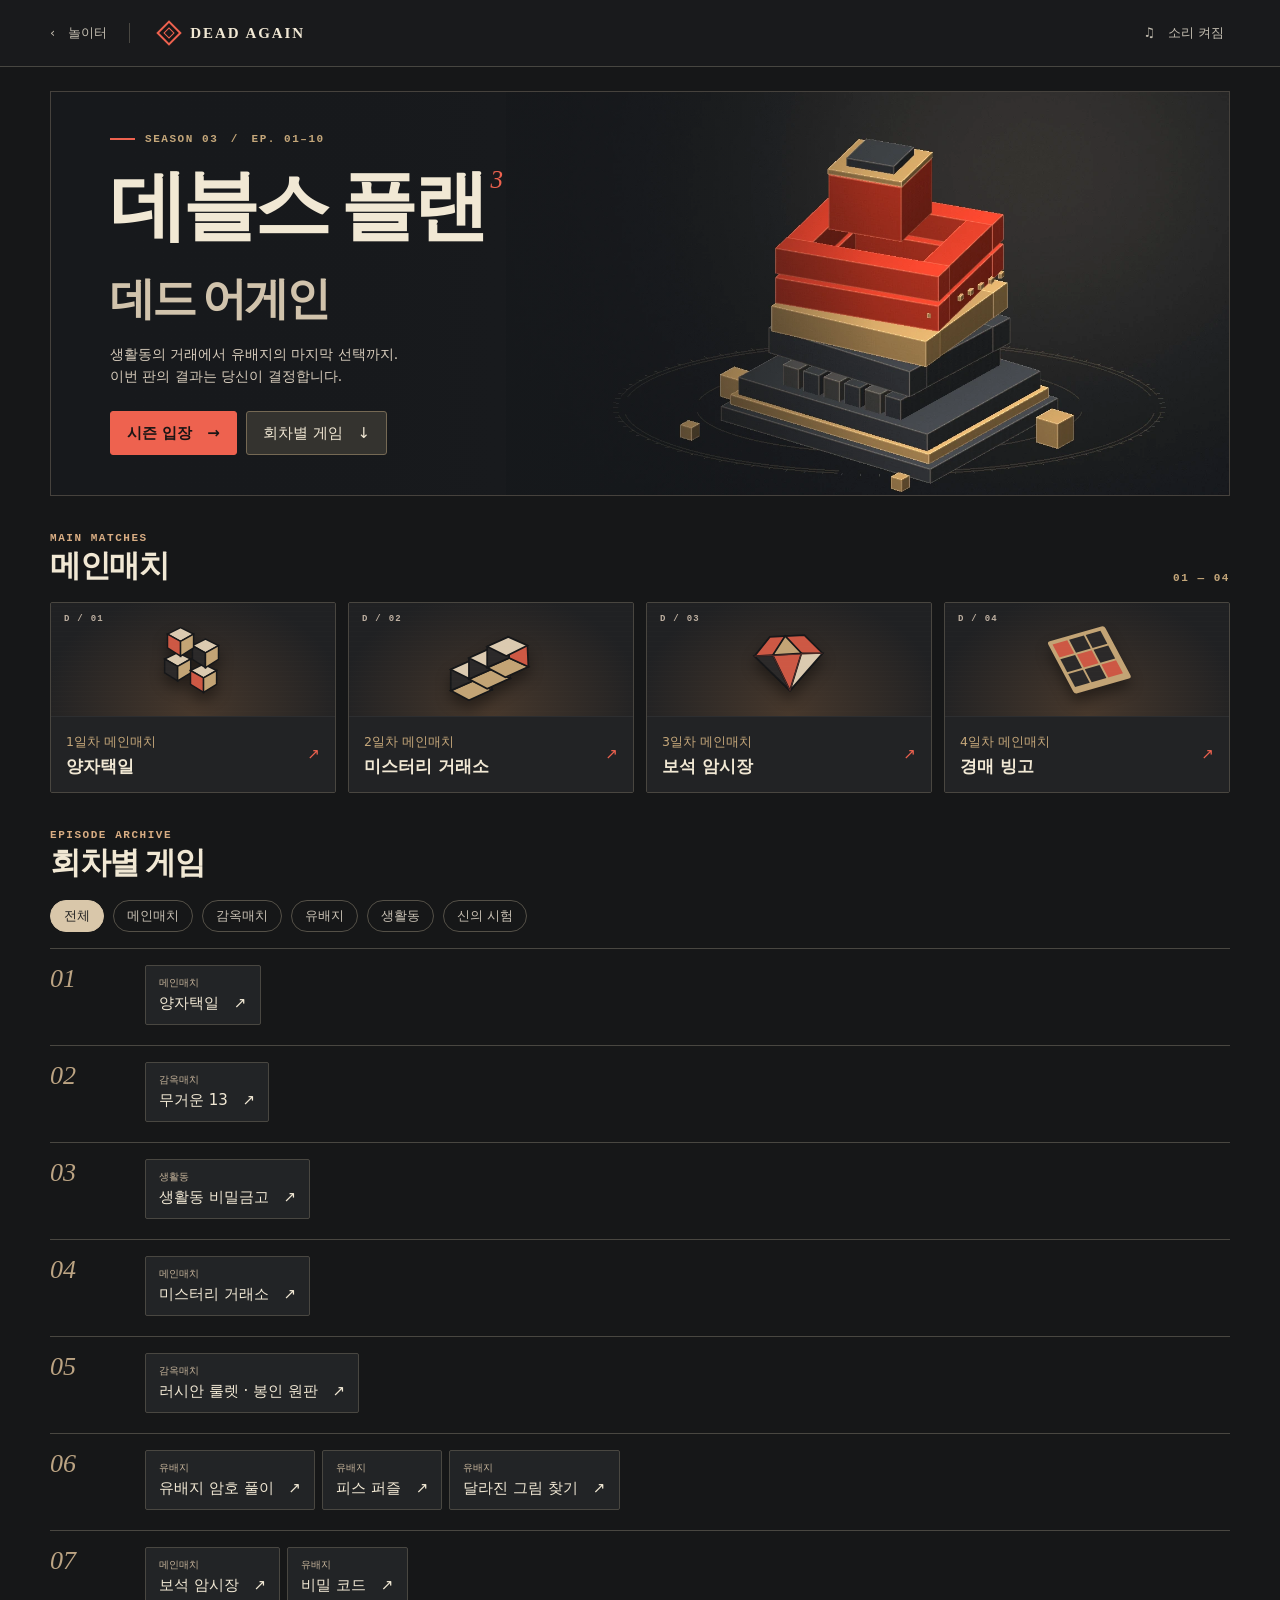
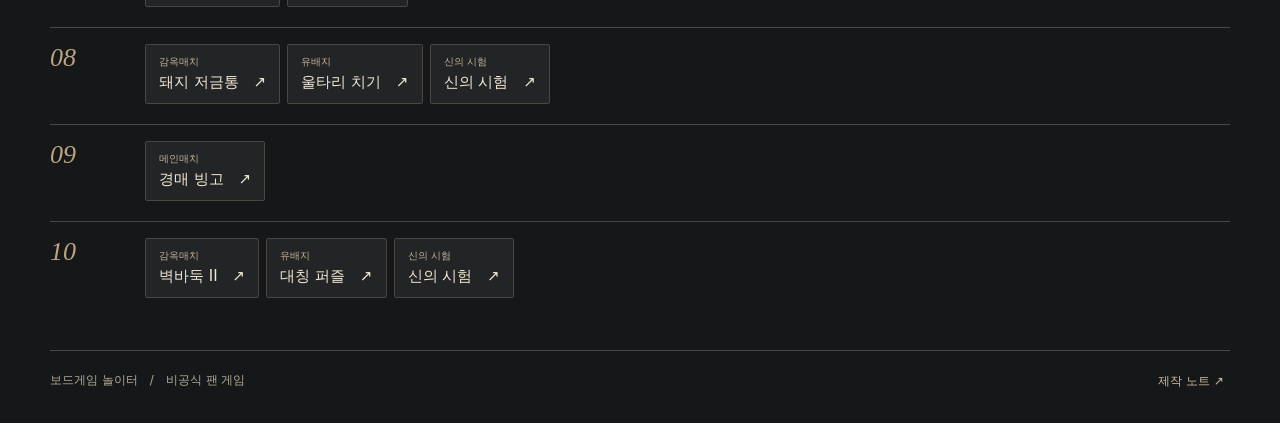
==== deadagain/index.html @ 59ae22f1 "Build an original playable Dead Again season through episode 10" ====
<!doctype html>
<html lang="ko"><head><meta charset="utf-8"><meta name="viewport" content="width=device-width,initial-scale=1"><meta name="theme-color" content="#18191a"><title>데블스 플랜 3 · 데드 어게인 | 보드게임 놀이터</title><link rel="stylesheet" href="room.css"></head><body>
<header class="top"><div class="top-inner"><a class="return" href="../">‹　놀이터</a><button class="wordmark" data-go="home"><i></i> DEAD AGAIN</button><button id="audio" aria-pressed="true">♫　소리 켜짐</button></div></header>
<main id="app"></main><footer><span>보드게임 놀이터　/　비공식 팬 게임</span><button data-go="credits">제작 노트 ↗</button></footer>
<dialog id="modal"><h2 id="mTitle"></h2><div id="mBody"></div><button id="closeModal" class="minor">닫기</button></dialog>
<script>window.Matches={};</script><script src="early.js"></script><script src="late.js"></script><script src="exile.js"></script><script src="season.js"></script></body></html>
---- deadagain/room.css ----
:root{color-scheme:dark;--ink:#161718;--panel:#232527;--cream:#f1e8d4;--gold:#c5a77a;--line:#494741;--red:#ee624f;--muted:#c3bdb0;--serif:"AppleMyungjo","Batang",Georgia,serif;--sans:"Apple SD Gothic Neo","Malgun Gothic",system-ui,sans-serif}*{box-sizing:border-box}body{margin:0;background:var(--ink);color:var(--cream);font:15px/1.6 var(--sans);word-break:keep-all}button,a{touch-action:manipulation}button,select,input{font:inherit;color:inherit}button{border:0;background:none;cursor:pointer}button:focus-visible,a:focus-visible,summary:focus-visible{outline:2px solid #ffad66;outline-offset:2px}button:disabled{opacity:.44;cursor:default}.top{border-bottom:1px solid #474641;background:#191a1c}.top-inner,main,footer{width:min(1180px,calc(100% - 64px));margin:auto}.top-inner{height:66px;display:flex;align-items:center;gap:24px}.return{color:var(--muted);text-decoration:none;border-right:1px solid var(--line);padding-right:22px;font-size:13px}.wordmark{display:flex;gap:12px;align-items:center;font:700 15px Georgia;letter-spacing:.13em}.wordmark i{display:block;border:2px solid var(--red);width:18px;height:18px;transform:rotate(45deg);box-shadow:inset 0 0 0 3px var(--ink),inset 0 0 0 4px var(--red)}#audio{margin-left:auto;color:var(--muted);font-size:13px}.hero{margin-top:24px;min-height:405px;background:#1b1d20 url(machine.webp) center right/auto 109% no-repeat;position:relative;isolation:isolate;display:flex;align-items:center;padding:40px 5%;border:1px solid #46423d;overflow:hidden}.hero:before{content:'';position:absolute;inset:0;z-index:-1;background:linear-gradient(90deg,#17191c 6%,#17191cf5 28%,#17191c99 45%,transparent 70%)}.eyebrow,.serial,.type,.archive-mark{font:600 11px/1.4 "Courier New",monospace;letter-spacing:.14em;color:var(--gold)}.eyebrow:before{content:'';display:inline-block;height:2px;width:25px;vertical-align:middle;margin-right:10px;background:var(--red)}h1,h2,h3,p{margin:0}h1{font:700 clamp(44px,6vw,82px)/1.07 var(--serif);letter-spacing:-.065em;margin:18px 0 13px}h1 small{font:italic 25px Georgia;color:var(--red);vertical-align:top;letter-spacing:0}h1 em{font-size:.58em;font-style:normal;letter-spacing:-.07em;color:#d1c3ac}.hero p{font-size:14px;color:#d6cbbb;max-width:360px}.hero-actions,.actions,.toolbar,.scoreline,.rack,.filters,.stage-buttons{display:flex;align-items:center;flex-wrap:wrap;gap:9px}.hero-actions{margin-top:23px}.primary,.minor,.actions button,.arena button[data-act],.arena select,.arena input{border:1px solid #756954;border-radius:3px;padding:9px 16px;min-height:42px;color:var(--cream);background:#34332f}.primary{background:var(--red);border-color:var(--red);color:#1a1515;font-weight:800}.primary:hover{background:#ff7b68}.minor:hover,.arena button[data-act]:not(:disabled):hover{border-color:var(--gold);background:#45443c}.archive-head{display:flex;align-items:end;justify-content:space-between;gap:12px;margin:35px 0 15px}.archive-head h2,.lobby h2,.summary h2{font:700 31px/1.3 var(--serif);letter-spacing:-.045em}.type{color:#d9ad83}.muted,.caption{color:var(--muted);font-size:13px}.tile-grid{display:grid;grid-template-columns:repeat(4,1fr);gap:12px}.match-card{text-align:left;border:1px solid #494640;background:linear-gradient(145deg,#2a2a29,#202123);border-radius:2px;overflow:hidden;display:flex;flex-direction:column;align-items:stretch;padding:0;transition:border-color .18s,transform .18s}.match-card:hover{border-color:#b49a73;transform:translateY(-2px)}.ill{position:relative;background:radial-gradient(ellipse at 50% 100%,var(--tint,#47382c),#202123 78%);height:113px;display:grid;place-items:center;overflow:hidden}.ill:after{content:'';position:absolute;inset:0;background:repeating-linear-gradient(0deg,transparent 0px,transparent 4px,#c8bba006 5px)}.ill svg{width:92px;height:84px;filter:drop-shadow(0 8px 7px #0006)}.ill .serial{position:absolute;left:13px;top:10px;color:#bdafa0;font-size:9px}.card-foot{display:flex;align-items:center;justify-content:space-between;padding:12px 15px;background:#222325;border-top:1px solid #ffffff0d}.card-foot b{font-size:17px}.card-foot small{color:var(--gold)}.arrow{color:var(--red)}.index-section{scroll-margin-top:14px}.filters{margin:16px 0}.filters button{color:#c9c1b4;border:1px solid #545047;border-radius:30px;padding:5px 13px;font-size:13px}.filters .on{background:#d9c7aa;color:#222;border-color:#d9c7aa}.ep{display:grid;grid-template-columns:80px 1fr;gap:15px;border-top:1px solid var(--line);align-items:start;padding:15px 0}.ep>strong{font:italic 26px Georgia;color:#bca483}.ep button{margin:1px 7px 5px 0;border:1px solid var(--line);text-align:left;padding:9px 13px;border-radius:2px;background:#222426}.ep button:hover{border-color:var(--gold)}.ep button small{display:block;color:#c5b39a;font-size:10px}.toolbar{margin:18px 0;justify-content:space-between}.toolbar button{color:#e1c8a1;border-bottom:1px solid #6c6051}.arena,.summary,.lobby{max-width:895px;margin:24px auto}.arena-top,.lobby,.summary{padding:26px;border:1px solid var(--line);background:linear-gradient(125deg,#29292b,#202123)}.arena-top{display:flex;justify-content:space-between;align-items:center;gap:10px;border-top:3px solid var(--red)}.arena h1{font-size:clamp(28px,4.4vw,47px);margin:7px 0 0}.arena .boardbody{border:1px solid var(--line);border-top:0;padding:22px;background:#1d1f20;overflow-wrap:anywhere}.boardbody>div+div,.boardbody>section+section,.boardbody p+.actions{margin-top:12px}.boardbody button[data-act]{margin:3px;padding:8px 12px;max-width:100%}.boardbody svg{max-width:100%}.board,.card,.stat{border:1px solid #555247;border-radius:4px;background:#282a29;padding:12px}.grid{display:grid;grid-template-columns:repeat(auto-fit,minmax(75px,1fr));gap:6px}.token{display:inline-block;border:1px solid #746956;background:#39352d;color:#edd9b7;padding:3px 8px;border-radius:4px}.boardbody .selected,.boardbody [aria-pressed=true]{border-color:var(--red)!important}.boardbody .actions{margin-top:10px}.record{padding:12px 15px;border-left:3px solid #ad9273;background:#2c2c29;font-size:14px;margin:14px 0;white-space:pre-line}.lobby p,.summary p{margin:12px 0;color:var(--muted)}.lobby .hero-actions,.summary .hero-actions{margin-top:16px}.scoreline{margin:14px 0;gap:15px}.scoreline b{font:700 29px Georgia;color:var(--gold)}.docket{border-collapse:collapse;width:100%;font-size:14px}.docket td,.docket th{text-align:left;padding:8px 6px;border-bottom:1px solid var(--line)}.docket th{color:var(--gold)}.stage-buttons{margin-top:16px}.svg-icon{color:#cba581}footer{border-top:1px solid var(--line);margin:32px auto 0;padding:20px 0 30px;display:flex;justify-content:space-between;font-size:12px;color:#b1a998}footer button{color:#cebd9e}dialog{width:min(560px,92%);max-height:82svh;overflow:auto;border:1px solid #9e8664;background:#242527;color:var(--cream);padding:24px;box-shadow:0 20px 90px #000a}dialog h2{font:700 26px var(--serif);margin-bottom:12px}dialog p{margin:10px 0}dialog::backdrop{background:#0c0d0ec9}dialog a{color:#f3b78a}dialog .minor{margin-top:12px}.hide{display:none!important}
@media(max-width:720px){.top-inner,main,footer{width:calc(100% - 24px)}.top-inner{height:54px;gap:10px}.return{padding-right:10px}.wordmark{font-size:12px}.hero{min-height:345px;padding:28px 18px;margin-top:12px;background-size:auto 100%;background-position:calc(50% + 108px) center}.hero:before{background:linear-gradient(90deg,#181a1cf7,#181a1ccb 38%,#181a1c24 85%)}.hero p{max-width:225px}.hero .eyebrow{font-size:9px}.hero h1{font-size:46px}.tile-grid{grid-template-columns:1fr 1fr;gap:8px}.ill{height:85px}.ill svg{height:69px}.archive-head{margin:24px 0 11px}.archive-head h2{font-size:25px}.card-foot{padding:8px 10px}.card-foot b{font-size:15px}.ep{grid-template-columns:48px 1fr;gap:5px}.ep>strong{font-size:20px}.arena-top,.lobby,.summary,.arena .boardbody{padding:13px}.arena{margin-top:12px}.boardbody button[data-act]{padding:7px 8px}.hero-actions{gap:6px}.top #audio{font-size:12px}.actions{gap:4px}.board{padding:8px}}
.door-options{display:grid;grid-template-columns:1fr 1fr;gap:16px;margin:22px 0}.door{min-height:125px;border:1px solid #985d4c;box-shadow:inset 0 0 0 9px #1c1d1e,inset 0 0 0 10px #987956;padding:32px 14px 16px;color:#f5e5c9;font:700 19px var(--serif)}.red-door{background:linear-gradient(130deg,#873e35,#372826)}.blue-door{background:linear-gradient(130deg,#385767,#202a2e)}.stat{display:inline-block;padding:3px 8px;margin:2px 1px}.boardbody .stat b{color:#e8c395}.boardbody button.choice{min-height:42px}.arena .board>p{margin:.65em 0}.arena .board .caption{line-height:1.65}
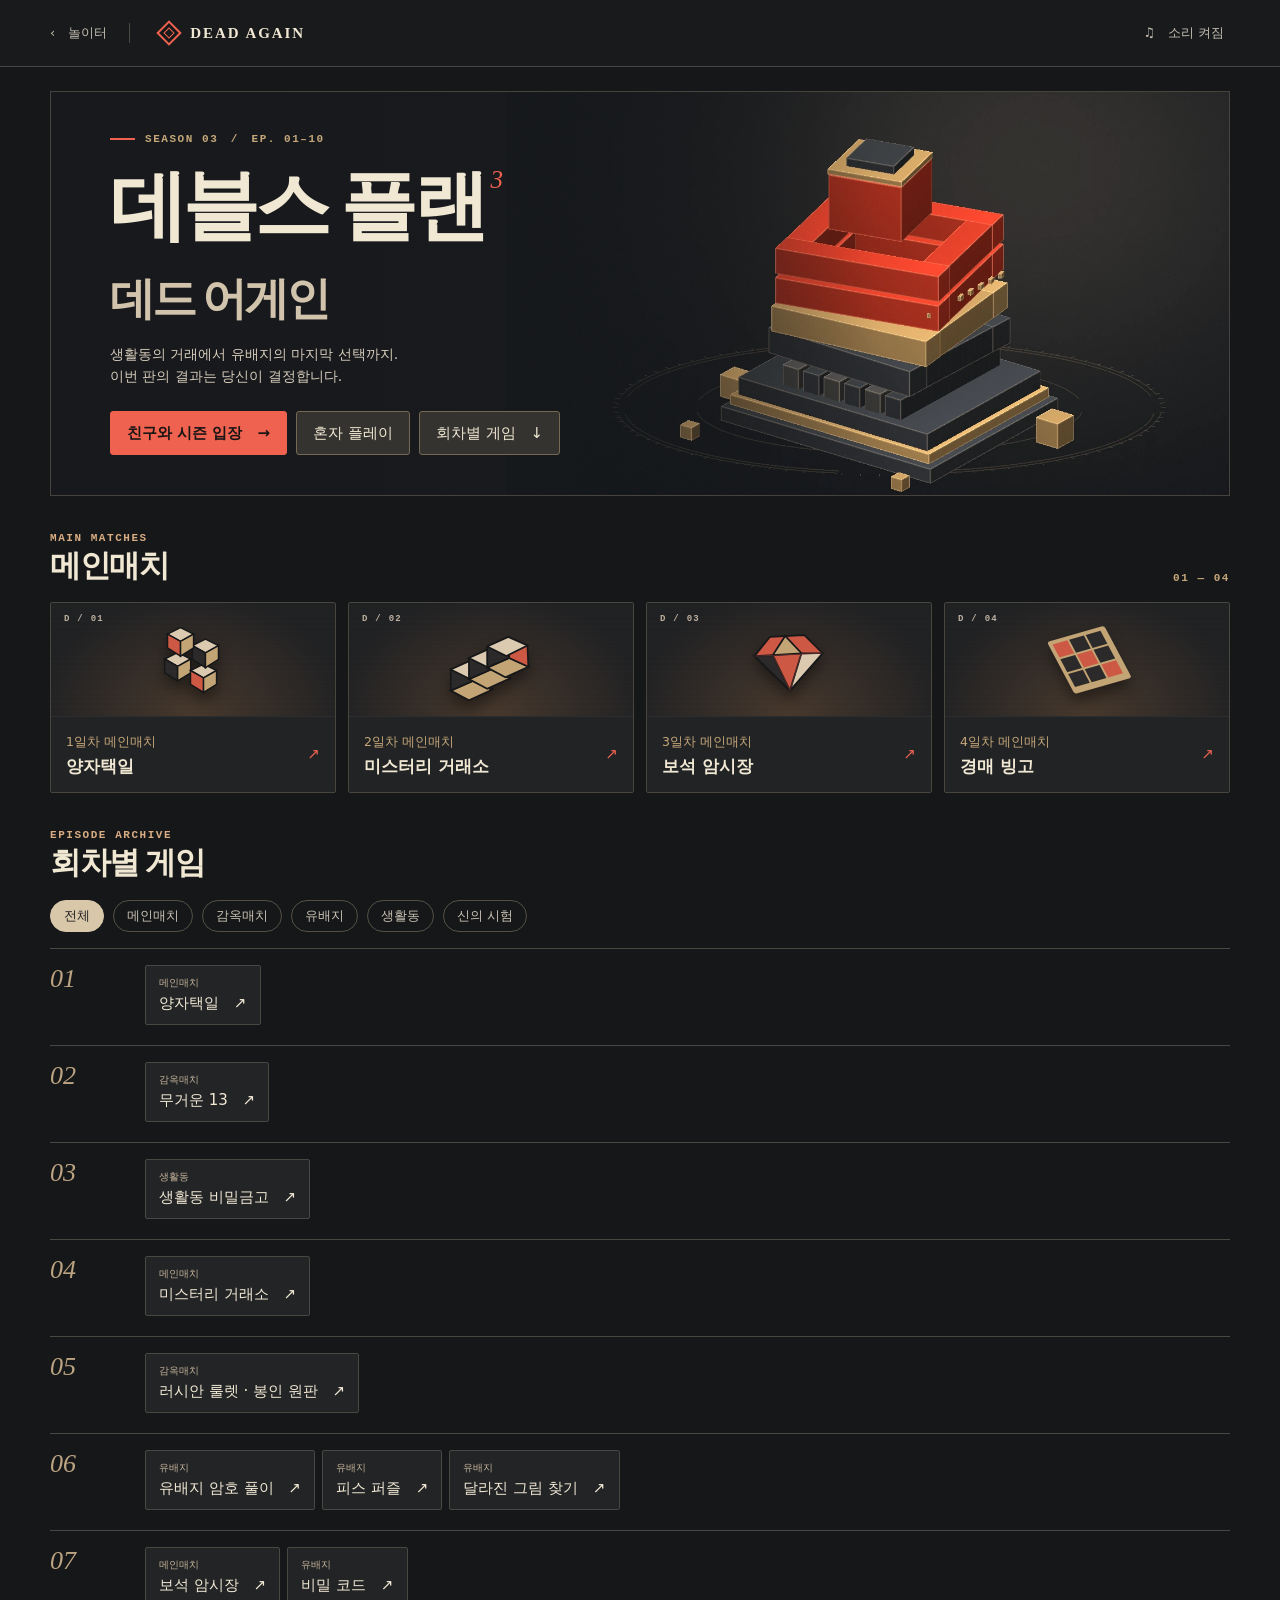
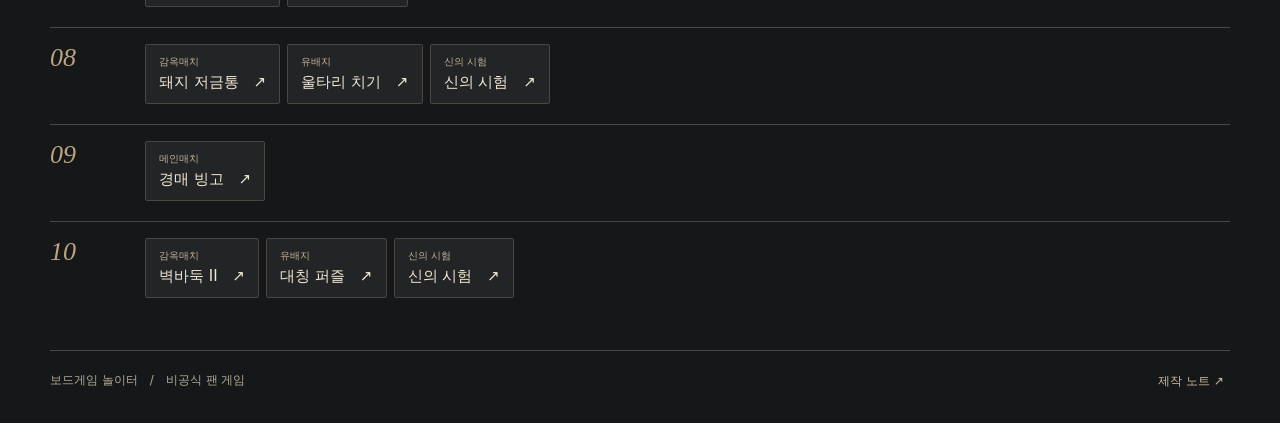
==== commit a5dc36a0: "Add a walkable multiplayer salon for the Dead Again season" ====
--- a/deadagain/index.html
+++ b/deadagain/index.html
@@ -1,6 +1,6 @@
 <!doctype html>
-<html lang="ko"><head><meta charset="utf-8"><meta name="viewport" content="width=device-width,initial-scale=1"><meta name="theme-color" content="#18191a"><title>데블스 플랜 3 · 데드 어게인 | 보드게임 놀이터</title><link rel="stylesheet" href="room.css"></head><body>
+<html lang="ko"><head><meta charset="utf-8"><meta name="viewport" content="width=device-width,initial-scale=1"><meta name="theme-color" content="#18191a"><title>데블스 플랜 3 · 데드 어게인 | 보드게임 놀이터</title><link rel="stylesheet" href="room.css?v=salon1"></head><body>
 <header class="top"><div class="top-inner"><a class="return" href="../">‹　놀이터</a><button class="wordmark" data-go="home"><i></i> DEAD AGAIN</button><button id="audio" aria-pressed="true">♫　소리 켜짐</button></div></header>
 <main id="app"></main><footer><span>보드게임 놀이터　/　비공식 팬 게임</span><button data-go="credits">제작 노트 ↗</button></footer>
 <dialog id="modal"><h2 id="mTitle"></h2><div id="mBody"></div><button id="closeModal" class="minor">닫기</button></dialog>
-<script>window.Matches={};</script><script src="early.js"></script><script src="late.js"></script><script src="exile.js"></script><script src="season.js"></script></body></html>
+<script>window.Matches={};</script><script src="early.js"></script><script src="late.js"></script><script src="exile.js"></script><script src="season.js?v=salon1"></script></body></html>
--- a/deadagain/room.css
+++ b/deadagain/room.css
@@ -1,3 +1,5 @@
 :root{color-scheme:dark;--ink:#161718;--panel:#232527;--cream:#f1e8d4;--gold:#c5a77a;--line:#494741;--red:#ee624f;--muted:#c3bdb0;--serif:"AppleMyungjo","Batang",Georgia,serif;--sans:"Apple SD Gothic Neo","Malgun Gothic",system-ui,sans-serif}*{box-sizing:border-box}body{margin:0;background:var(--ink);color:var(--cream);font:15px/1.6 var(--sans);word-break:keep-all}button,a{touch-action:manipulation}button,select,input{font:inherit;color:inherit}button{border:0;background:none;cursor:pointer}button:focus-visible,a:focus-visible,summary:focus-visible{outline:2px solid #ffad66;outline-offset:2px}button:disabled{opacity:.44;cursor:default}.top{border-bottom:1px solid #474641;background:#191a1c}.top-inner,main,footer{width:min(1180px,calc(100% - 64px));margin:auto}.top-inner{height:66px;display:flex;align-items:center;gap:24px}.return{color:var(--muted);text-decoration:none;border-right:1px solid var(--line);padding-right:22px;font-size:13px}.wordmark{display:flex;gap:12px;align-items:center;font:700 15px Georgia;letter-spacing:.13em}.wordmark i{display:block;border:2px solid var(--red);width:18px;height:18px;transform:rotate(45deg);box-shadow:inset 0 0 0 3px var(--ink),inset 0 0 0 4px var(--red)}#audio{margin-left:auto;color:var(--muted);font-size:13px}.hero{margin-top:24px;min-height:405px;background:#1b1d20 url(machine.webp) center right/auto 109% no-repeat;position:relative;isolation:isolate;display:flex;align-items:center;padding:40px 5%;border:1px solid #46423d;overflow:hidden}.hero:before{content:'';position:absolute;inset:0;z-index:-1;background:linear-gradient(90deg,#17191c 6%,#17191cf5 28%,#17191c99 45%,transparent 70%)}.eyebrow,.serial,.type,.archive-mark{font:600 11px/1.4 "Courier New",monospace;letter-spacing:.14em;color:var(--gold)}.eyebrow:before{content:'';display:inline-block;height:2px;width:25px;vertical-align:middle;margin-right:10px;background:var(--red)}h1,h2,h3,p{margin:0}h1{font:700 clamp(44px,6vw,82px)/1.07 var(--serif);letter-spacing:-.065em;margin:18px 0 13px}h1 small{font:italic 25px Georgia;color:var(--red);vertical-align:top;letter-spacing:0}h1 em{font-size:.58em;font-style:normal;letter-spacing:-.07em;color:#d1c3ac}.hero p{font-size:14px;color:#d6cbbb;max-width:360px}.hero-actions,.actions,.toolbar,.scoreline,.rack,.filters,.stage-buttons{display:flex;align-items:center;flex-wrap:wrap;gap:9px}.hero-actions{margin-top:23px}.primary,.minor,.actions button,.arena button[data-act],.arena select,.arena input{border:1px solid #756954;border-radius:3px;padding:9px 16px;min-height:42px;color:var(--cream);background:#34332f}.primary{background:var(--red);border-color:var(--red);color:#1a1515;font-weight:800}.primary:hover{background:#ff7b68}.minor:hover,.arena button[data-act]:not(:disabled):hover{border-color:var(--gold);background:#45443c}.archive-head{display:flex;align-items:end;justify-content:space-between;gap:12px;margin:35px 0 15px}.archive-head h2,.lobby h2,.summary h2{font:700 31px/1.3 var(--serif);letter-spacing:-.045em}.type{color:#d9ad83}.muted,.caption{color:var(--muted);font-size:13px}.tile-grid{display:grid;grid-template-columns:repeat(4,1fr);gap:12px}.match-card{text-align:left;border:1px solid #494640;background:linear-gradient(145deg,#2a2a29,#202123);border-radius:2px;overflow:hidden;display:flex;flex-direction:column;align-items:stretch;padding:0;transition:border-color .18s,transform .18s}.match-card:hover{border-color:#b49a73;transform:translateY(-2px)}.ill{position:relative;background:radial-gradient(ellipse at 50% 100%,var(--tint,#47382c),#202123 78%);height:113px;display:grid;place-items:center;overflow:hidden}.ill:after{content:'';position:absolute;inset:0;background:repeating-linear-gradient(0deg,transparent 0px,transparent 4px,#c8bba006 5px)}.ill svg{width:92px;height:84px;filter:drop-shadow(0 8px 7px #0006)}.ill .serial{position:absolute;left:13px;top:10px;color:#bdafa0;font-size:9px}.card-foot{display:flex;align-items:center;justify-content:space-between;padding:12px 15px;background:#222325;border-top:1px solid #ffffff0d}.card-foot b{font-size:17px}.card-foot small{color:var(--gold)}.arrow{color:var(--red)}.index-section{scroll-margin-top:14px}.filters{margin:16px 0}.filters button{color:#c9c1b4;border:1px solid #545047;border-radius:30px;padding:5px 13px;font-size:13px}.filters .on{background:#d9c7aa;color:#222;border-color:#d9c7aa}.ep{display:grid;grid-template-columns:80px 1fr;gap:15px;border-top:1px solid var(--line);align-items:start;padding:15px 0}.ep>strong{font:italic 26px Georgia;color:#bca483}.ep button{margin:1px 7px 5px 0;border:1px solid var(--line);text-align:left;padding:9px 13px;border-radius:2px;background:#222426}.ep button:hover{border-color:var(--gold)}.ep button small{display:block;color:#c5b39a;font-size:10px}.toolbar{margin:18px 0;justify-content:space-between}.toolbar button{color:#e1c8a1;border-bottom:1px solid #6c6051}.arena,.summary,.lobby{max-width:895px;margin:24px auto}.arena-top,.lobby,.summary{padding:26px;border:1px solid var(--line);background:linear-gradient(125deg,#29292b,#202123)}.arena-top{display:flex;justify-content:space-between;align-items:center;gap:10px;border-top:3px solid var(--red)}.arena h1{font-size:clamp(28px,4.4vw,47px);margin:7px 0 0}.arena .boardbody{border:1px solid var(--line);border-top:0;padding:22px;background:#1d1f20;overflow-wrap:anywhere}.boardbody>div+div,.boardbody>section+section,.boardbody p+.actions{margin-top:12px}.boardbody button[data-act]{margin:3px;padding:8px 12px;max-width:100%}.boardbody svg{max-width:100%}.board,.card,.stat{border:1px solid #555247;border-radius:4px;background:#282a29;padding:12px}.grid{display:grid;grid-template-columns:repeat(auto-fit,minmax(75px,1fr));gap:6px}.token{display:inline-block;border:1px solid #746956;background:#39352d;color:#edd9b7;padding:3px 8px;border-radius:4px}.boardbody .selected,.boardbody [aria-pressed=true]{border-color:var(--red)!important}.boardbody .actions{margin-top:10px}.record{padding:12px 15px;border-left:3px solid #ad9273;background:#2c2c29;font-size:14px;margin:14px 0;white-space:pre-line}.lobby p,.summary p{margin:12px 0;color:var(--muted)}.lobby .hero-actions,.summary .hero-actions{margin-top:16px}.scoreline{margin:14px 0;gap:15px}.scoreline b{font:700 29px Georgia;color:var(--gold)}.docket{border-collapse:collapse;width:100%;font-size:14px}.docket td,.docket th{text-align:left;padding:8px 6px;border-bottom:1px solid var(--line)}.docket th{color:var(--gold)}.stage-buttons{margin-top:16px}.svg-icon{color:#cba581}footer{border-top:1px solid var(--line);margin:32px auto 0;padding:20px 0 30px;display:flex;justify-content:space-between;font-size:12px;color:#b1a998}footer button{color:#cebd9e}dialog{width:min(560px,92%);max-height:82svh;overflow:auto;border:1px solid #9e8664;background:#242527;color:var(--cream);padding:24px;box-shadow:0 20px 90px #000a}dialog h2{font:700 26px var(--serif);margin-bottom:12px}dialog p{margin:10px 0}dialog::backdrop{background:#0c0d0ec9}dialog a{color:#f3b78a}dialog .minor{margin-top:12px}.hide{display:none!important}
 @media(max-width:720px){.top-inner,main,footer{width:calc(100% - 24px)}.top-inner{height:54px;gap:10px}.return{padding-right:10px}.wordmark{font-size:12px}.hero{min-height:345px;padding:28px 18px;margin-top:12px;background-size:auto 100%;background-position:calc(50% + 108px) center}.hero:before{background:linear-gradient(90deg,#181a1cf7,#181a1ccb 38%,#181a1c24 85%)}.hero p{max-width:225px}.hero .eyebrow{font-size:9px}.hero h1{font-size:46px}.tile-grid{grid-template-columns:1fr 1fr;gap:8px}.ill{height:85px}.ill svg{height:69px}.archive-head{margin:24px 0 11px}.archive-head h2{font-size:25px}.card-foot{padding:8px 10px}.card-foot b{font-size:15px}.ep{grid-template-columns:48px 1fr;gap:5px}.ep>strong{font-size:20px}.arena-top,.lobby,.summary,.arena .boardbody{padding:13px}.arena{margin-top:12px}.boardbody button[data-act]{padding:7px 8px}.hero-actions{gap:6px}.top #audio{font-size:12px}.actions{gap:4px}.board{padding:8px}}
 .door-options{display:grid;grid-template-columns:1fr 1fr;gap:16px;margin:22px 0}.door{min-height:125px;border:1px solid #985d4c;box-shadow:inset 0 0 0 9px #1c1d1e,inset 0 0 0 10px #987956;padding:32px 14px 16px;color:#f5e5c9;font:700 19px var(--serif)}.red-door{background:linear-gradient(130deg,#873e35,#372826)}.blue-door{background:linear-gradient(130deg,#385767,#202a2e)}.stat{display:inline-block;padding:3px 8px;margin:2px 1px}.boardbody .stat b{color:#e8c395}.boardbody button.choice{min-height:42px}.arena .board>p{margin:.65em 0}.arena .board .caption{line-height:1.65}
+
+.salon-entry{display:inline-block;text-decoration:none;border-radius:3px}.hero-actions{position:relative}
